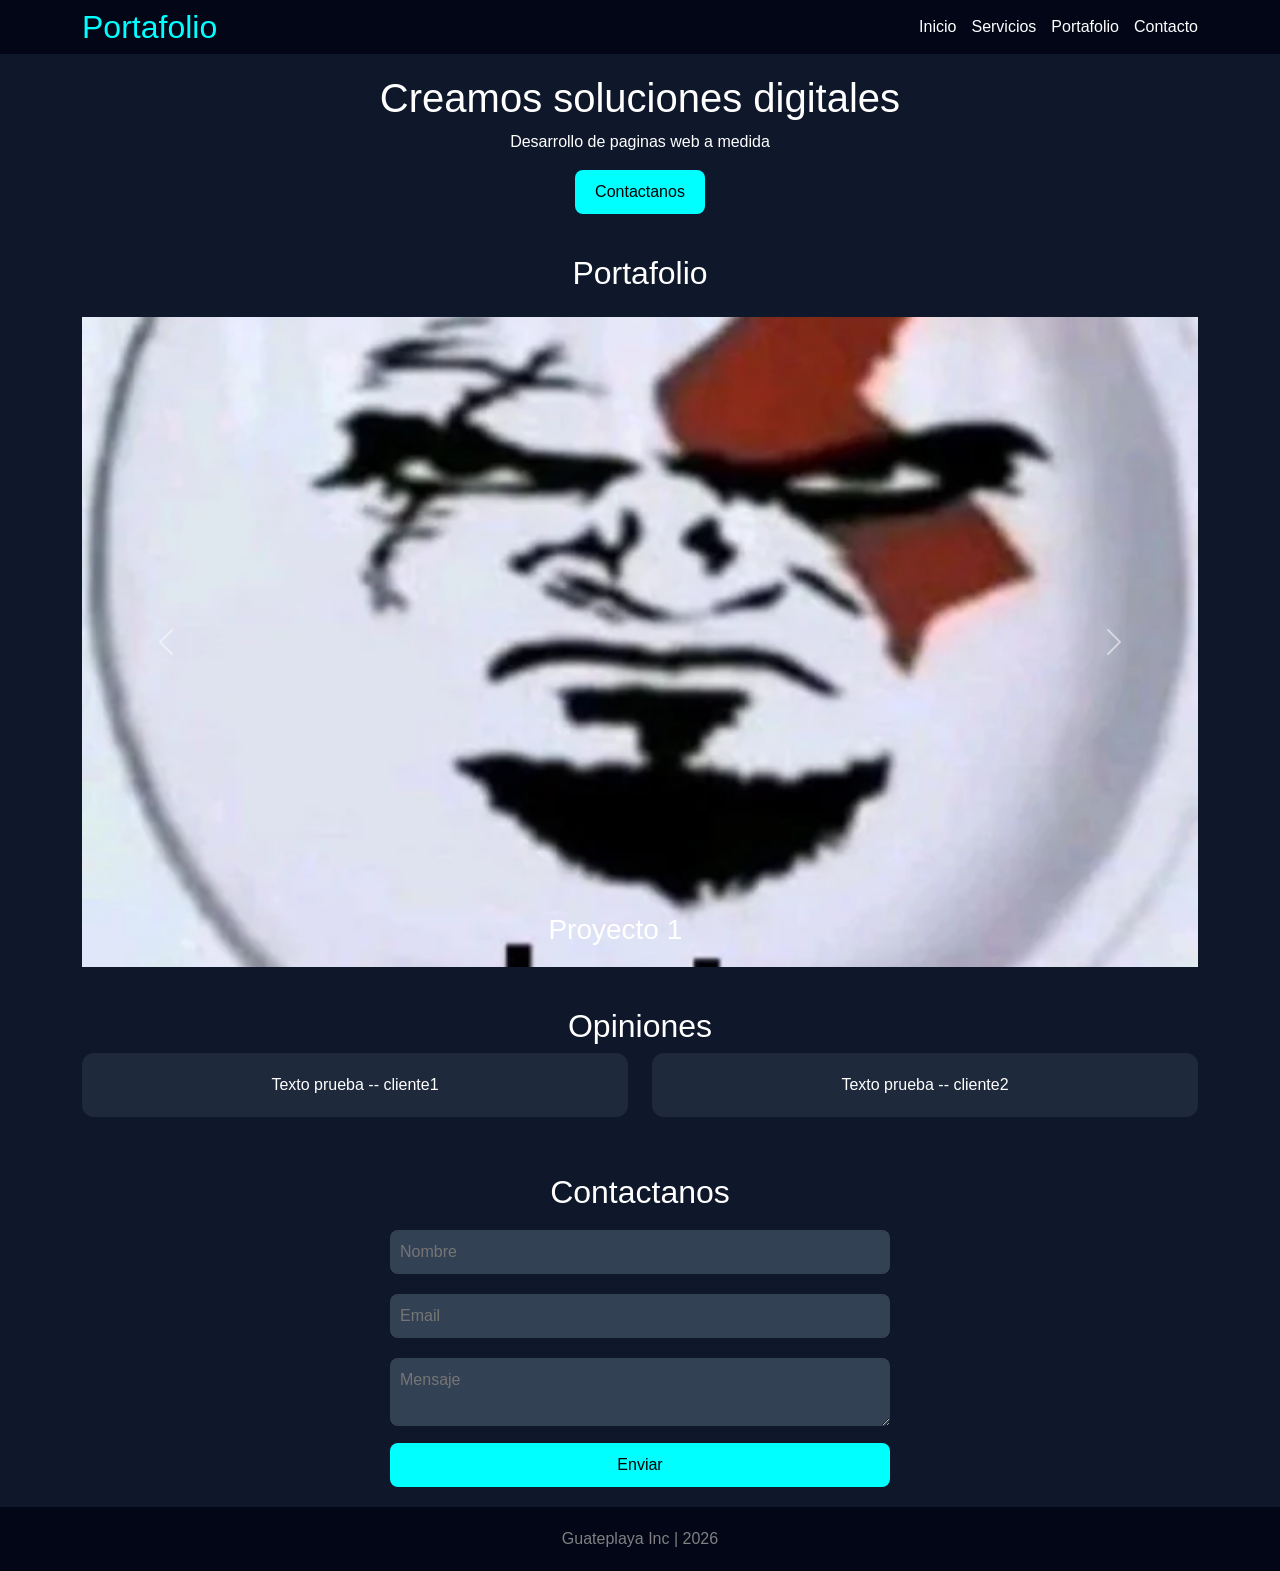
==== index.html @ 555ce919 "crear index en origen Cree archivo index en el origen para que git lo use para redirigir el archivo," ====
<!DOCTYPE html>
<html lang="es">
<head>
    <meta charset="UTF-8">
    <meta http-equiv="refresh" content="0; url=HTML\Pag_principal.html">
    <title>Redirigiendo...</title>
</head>
<body>
    <p>Redirigiendo...</p>
</body>
</html>
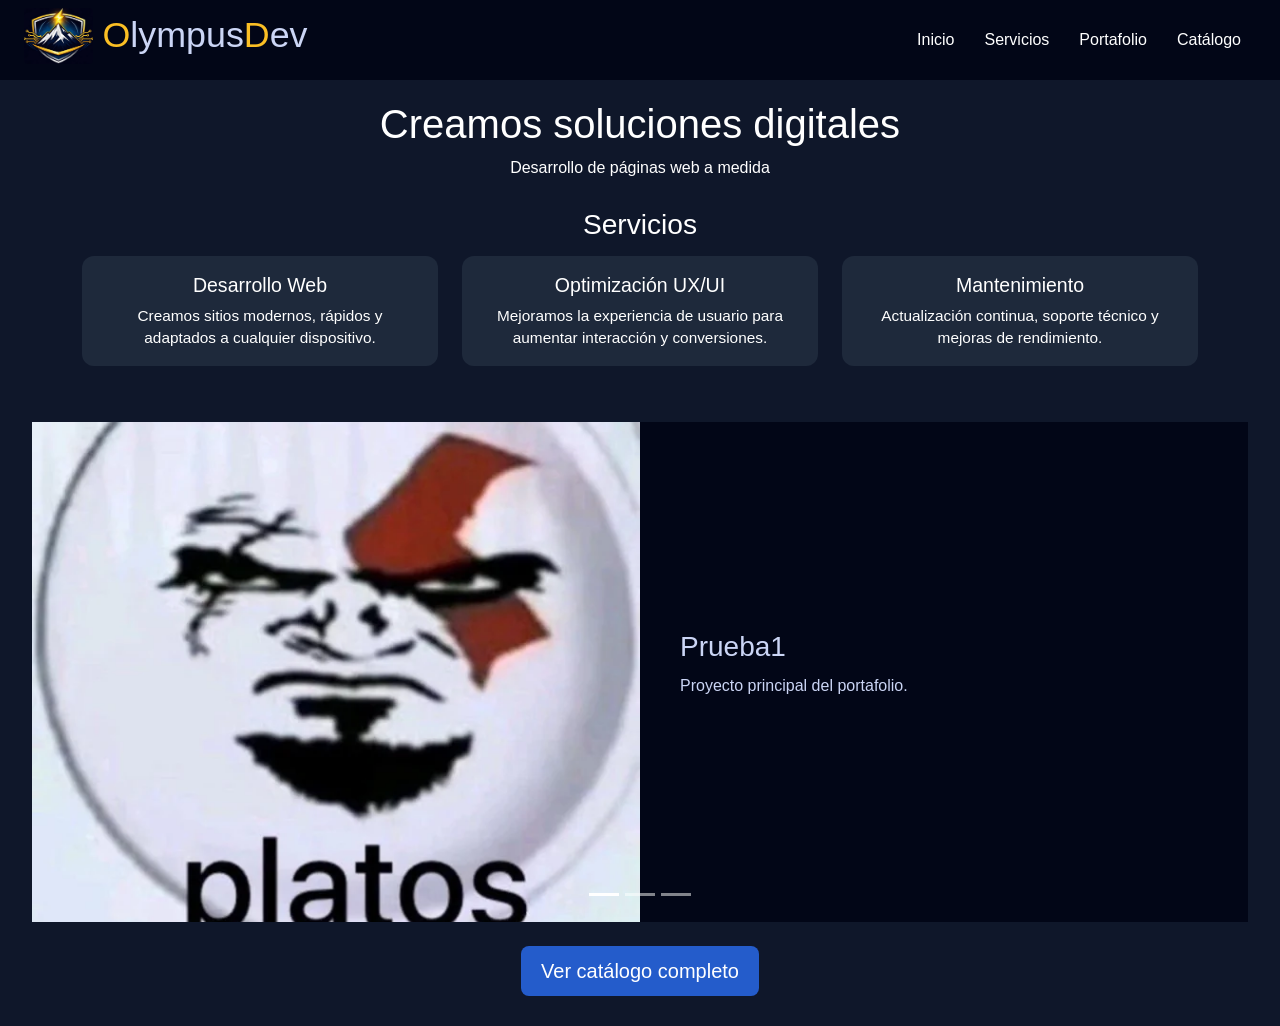
==== commit 6e8defab: "Arreglar algunos visuales y agregar logo Se arreglaron cosas del navbar, footer Se agrego seccion se" ====
--- a/index.html
+++ b/index.html
@@ -2,10 +2,10 @@
 <html lang="es">
 <head>
     <meta charset="UTF-8">
-    <meta http-equiv="refresh" content="0; url=HTML\Pag_principal.html">
+    <meta http-equiv="refresh" content="0; url=HTML/Pag_principal.html">
     <title>Redirigiendo...</title>
 </head>
 <body>
-    <p>Redirigiendo...</p>
+    <p>Redirigiendo a la página principal...</p>
 </body>
-</html>+</html>
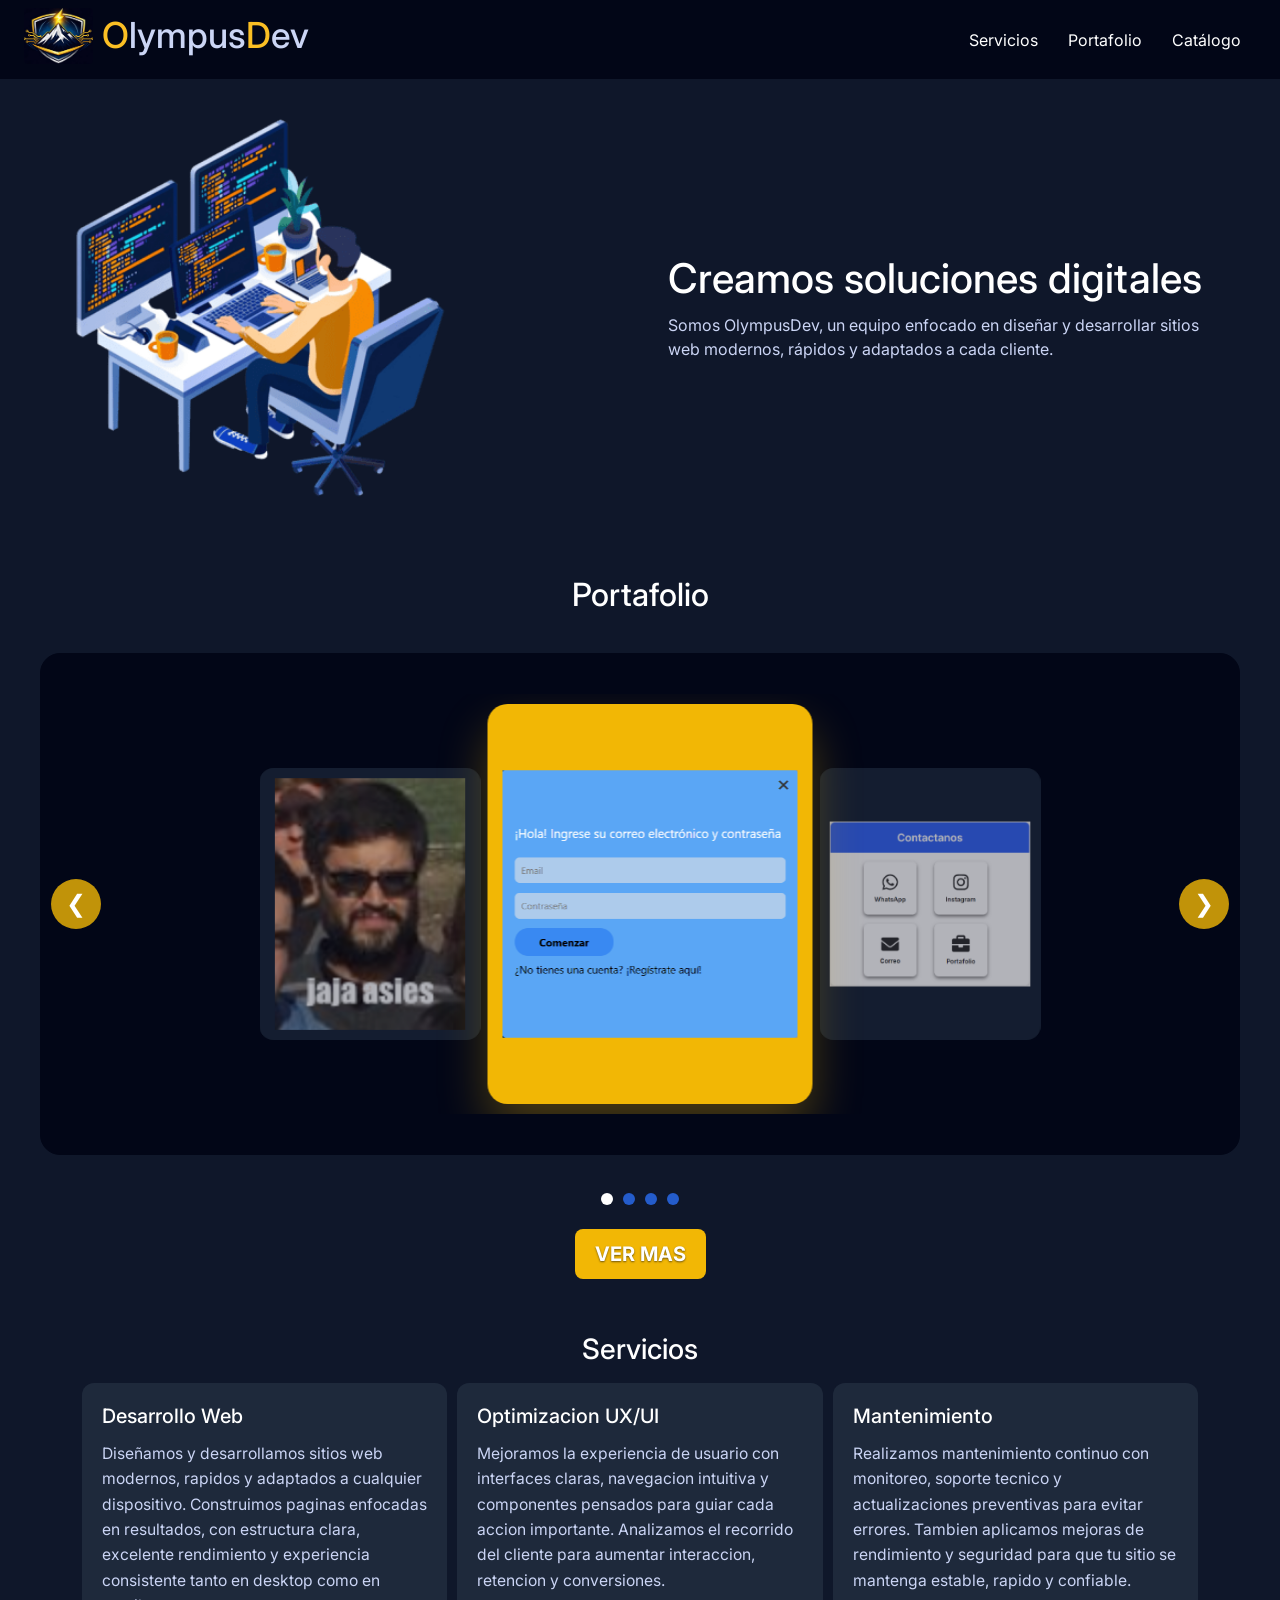
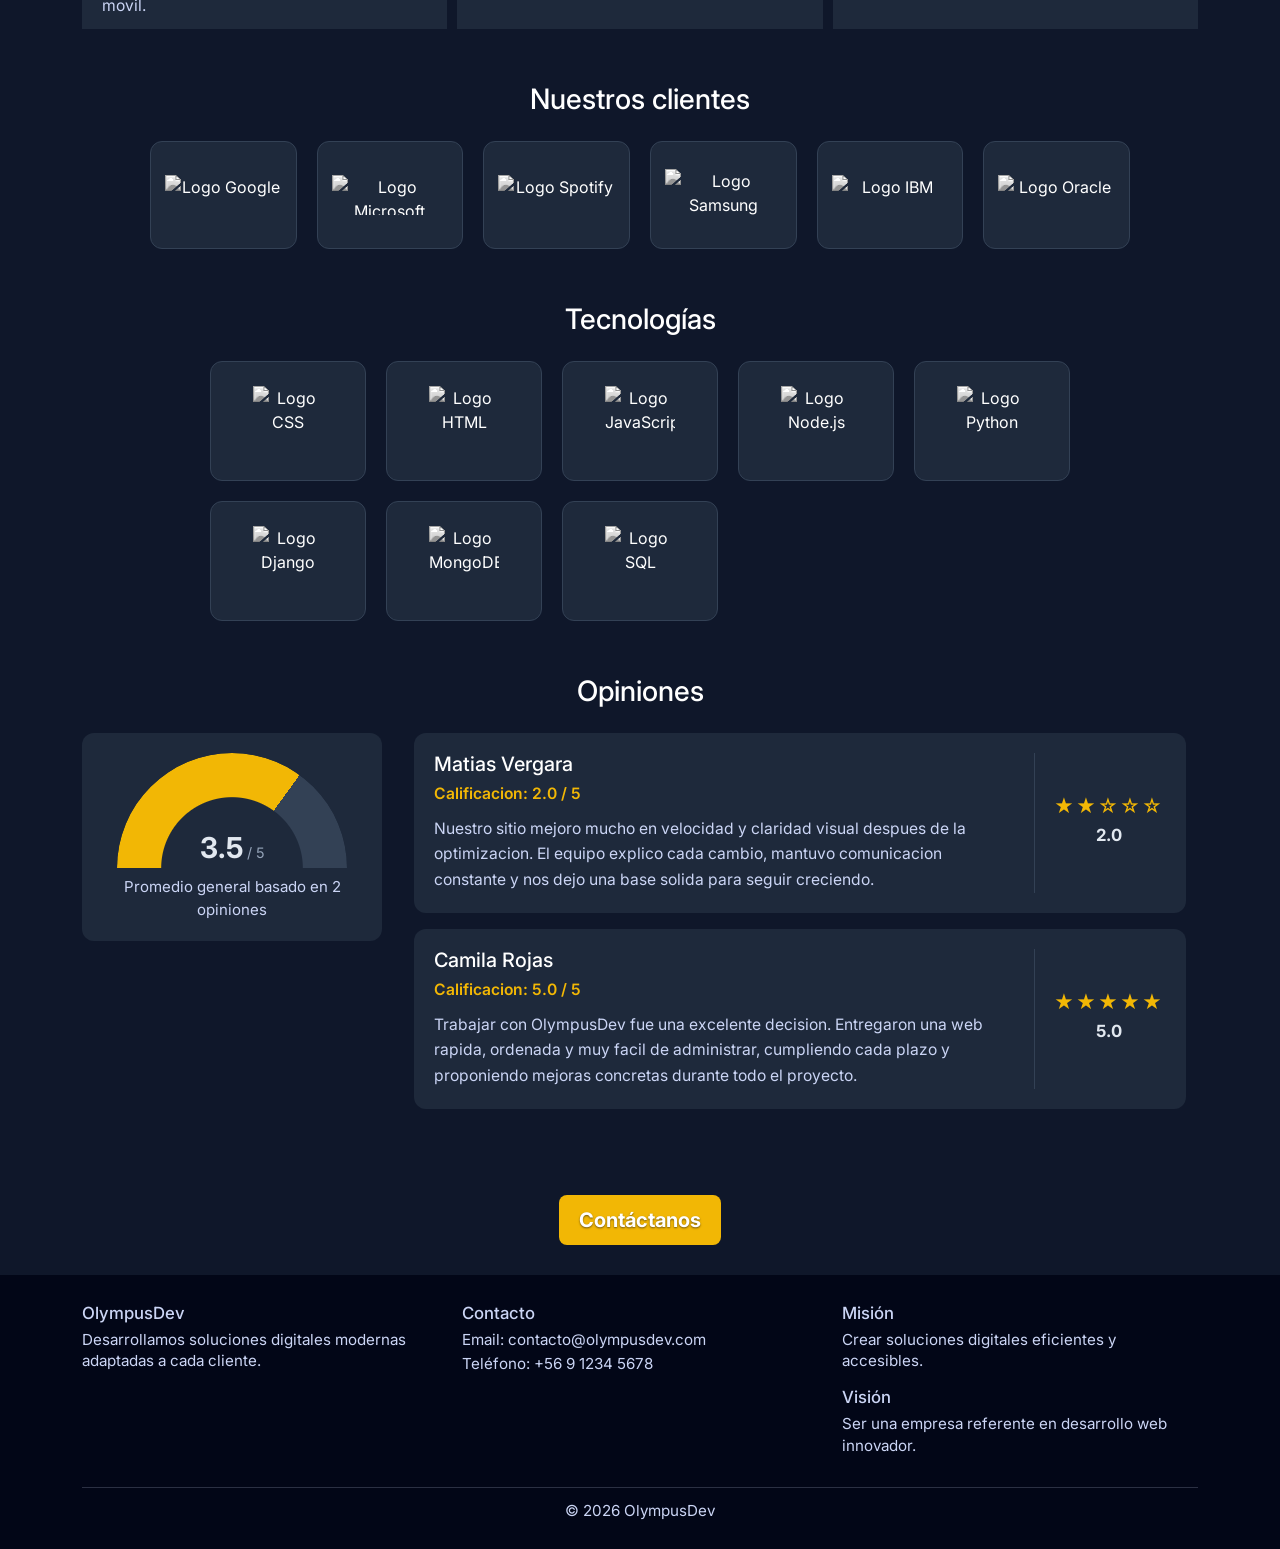
==== commit 7ba63ddf: "Movi todo lo del pag_principal al index.html, arregle el carrusel y cambios minimos en la animacion " ====
--- a/index.html
+++ b/index.html
@@ -1,11 +1,328 @@
-<!DOCTYPE html>
+﻿<!DOCTYPE html>
 <html lang="es">
+
 <head>
     <meta charset="UTF-8">
-    <meta http-equiv="refresh" content="0; url=HTML/Pag_principal.html">
-    <title>Redirigiendo...</title>
+    <meta name="viewport" content="width=device-width, initial-scale=1.0">
+    <meta name="description" content="Portafolio de OlympusDev - Desarrollo de páginas web a medida y soluciones digitales modernas.">
+    <meta name="keywords" content="desarrollo web, portafolio, soluciones digitales, OlympusDev, Guateplaya">
+    <meta name="author" content="OlympusDev">
+    <title>Portafolio - OlympusDev</title>
+
+    <!--Bootstrap-->
+    <link href="https://cdn.jsdelivr.net/npm/bootstrap@5.3.3/dist/css/bootstrap.min.css" rel="stylesheet">
+    
+    <link rel="stylesheet" href="CSS/Estilos.css">
 </head>
-<body>
-    <p>Redirigiendo a la página principal...</p>
+
+<body class="mi-portafolio">
+
+    <!--Navbar-->
+    <nav class="navbar navbar-expand-lg mi-navbar">
+        <div class="container-fluid px-4">
+
+            <h2 class="Text_barra m-0">
+                <a class="Text_barra-link" href="#" aria-label="Ir al inicio">
+                    <img src="public/logo_olympusdev_escudo.webp" alt="" class="logo-navbar" aria-hidden="true">
+                    <span class="logo-brand-text"><span class="yellow">O</span>lympus<span class="yellow">D</span>ev</span>
+                </a>
+            </h2>
+
+            <!-- Dropdown para móvil -->
+            <div class="dropdown d-lg-none">
+                <button class="btn mi-dropdown-btn" type="button" data-bs-toggle="dropdown" aria-expanded="false" aria-label="Abrir menú de navegación">
+                    <span class="mi-hamburger" aria-hidden="true"></span>
+                </button>
+                <ul class="dropdown-menu dropdown-menu-end mi-dropdown-menu">
+                    <li><a class="dropdown-item" href="#servicios">Servicios</a></li>
+                    <li><a class="dropdown-item" href="#Portafolio">Portafolio</a></li>
+                    <li><a class="dropdown-item" href="HTML/Proyectos.html">Catálogo</a></li>
+                </ul>
+            </div>
+
+            <!-- Collapse para desktop -->
+            <div class="collapse navbar-collapse d-none d-lg-block" id="menu">
+                <div class="ms-auto d-flex flex-lg-row align-items-lg-center">
+                    <a class="nav-link mi-link" href="#servicios">Servicios</a>
+                    <a class="nav-link mi-link" href="#Portafolio">Portafolio</a>
+                    <a class="nav-link mi-link" href="HTML/Proyectos.html">Catálogo</a>
+                </div>
+            </div>
+
+        </div>
+    </nav>
+    
+    <!--Hero-->
+    <section class="Contacto">
+        <div class="container-fluid portada-contacto">
+            <div class="row align-items-center g-4">
+                <div class="col-12 col-lg-6">
+                    <div class="portada-imagen-wrap">
+                        <img src="public/Imagen_portada.png" alt="Equipo de OlympusDev desarrollando soluciones digitales" class="img-fluid portada-imagen">
+                    </div>
+                </div>
+                <div class="col-12 col-lg-6">
+                    <div class="portada-texto">
+                        <h1>Creamos soluciones digitales</h1>
+                        <p>Somos OlympusDev, un equipo enfocado en diseñar y desarrollar sitios web modernos, rápidos y adaptados a cada cliente.</p>
+                    </div>
+                </div>
+            </div>
+        </div>
+    </section>
+
+    <!--Portafolio-->
+    <section id="Portafolio">
+        <div class="container-fluid">
+            <h2>Portafolio</h2>
+
+            <div id="miCarrusel">
+                <button class="mi-carrusel-prev" aria-label="Proyecto anterior">&#10094;</button>
+                <!--Tarjetas-->
+                <div class="carousel-inner"></div>
+                <button class="mi-carrusel-next" aria-label="Proyecto siguiente">&#10095;</button>
+            </div>
+
+            <div class="carousel-indicators"></div>
+
+            <div class="mt-4">
+                <a href="HTML/Proyectos.html" class="mi-btn mi-btn-link mi-btn-catalogo">VER MAS</a>
+            </div>
+
+        </div>
+    </section>
+
+    <!--Servicios-->
+    <section id="servicios">
+        <div class="container">
+            <h2>Servicios</h2>
+            <div class="servicios-carrusel">
+                <div class="row mt-4 servicios-row">
+                    <div class="col-md-4 mb-3">
+                        <div class="mi-card servicio-card">
+                            <h3>Desarrollo Web</h3>
+                            <p>Diseñamos y desarrollamos sitios web modernos, rapidos y adaptados a cualquier dispositivo. Construimos paginas enfocadas en resultados, con estructura clara, excelente rendimiento y experiencia consistente tanto en desktop como en movil.</p>
+                        </div>
+                    </div>
+                    <div class="col-md-4 mb-3">
+                        <div class="mi-card servicio-card">
+                            <h3>Optimizacion UX/UI</h3>
+                            <p>Mejoramos la experiencia de usuario con interfaces claras, navegacion intuitiva y componentes pensados para guiar cada accion importante. Analizamos el recorrido del cliente para aumentar interaccion, retencion y conversiones.</p>
+                        </div>
+                    </div>
+                    <div class="col-md-4 mb-3">
+                        <div class="mi-card servicio-card">
+                            <h3>Mantenimiento</h3>
+                            <p>Realizamos mantenimiento continuo con monitoreo, soporte tecnico y actualizaciones preventivas para evitar errores. Tambien aplicamos mejoras de rendimiento y seguridad para que tu sitio se mantenga estable, rapido y confiable.</p>
+                        </div>
+                    </div>
+                    <div class="col-md-4 mb-3">
+                        <div class="mi-card servicio-card">
+                            <h3>Desarrollo Movil</h3>
+                            <p>Construimos aplicaciones moviles a medida para Android y iOS, enfocadas en rendimiento, usabilidad y una experiencia fluida. Implementamos soluciones escalables que se integran con tus procesos y objetivos de negocio.</p>
+                        </div>
+                    </div>
+                    <div class="col-md-4 mb-3">
+                        <div class="mi-card servicio-card">
+                            <h3>Asesorias</h3>
+                            <p>Brindamos asesorias tecnicas para planificar, mejorar o escalar proyectos digitales. Te ayudamos a tomar decisiones claras en arquitectura, tecnologia y estrategia para reducir riesgos y costos.</p>
+                        </div>
+                    </div>
+                    <div class="col-md-4 mb-3">
+                        <div class="mi-card servicio-card">
+                            <h3>Host</h3>
+                            <p>Gestionamos servicios de hosting seguros y estables para mantener tu sitio siempre disponible. Configuramos dominio, certificados y despliegues para que tu plataforma funcione sin interrupciones.</p>
+                        </div>
+                    </div>
+                    <div class="col-md-4 mb-3">
+                        <div class="mi-card servicio-card">
+                            <h3>Base de Datos</h3>
+                            <p>Disenamos y administramos bases de datos relacionales y no relacionales con enfoque en integridad, velocidad y escalabilidad. Optimizamos consultas y estructuras para mejorar el rendimiento general.</p>
+                        </div>
+                    </div>
+                </div>
+            </div>
+        </div>
+    </section>
+
+    <!--Clientes-->
+    <section id="clientes">
+        <div class="container">
+            <h2>Nuestros clientes</h2>
+            <div class="clientes-grid mt-4">
+                <div class="cliente-card" aria-label="Google">
+                    <img src="https://upload.wikimedia.org/wikipedia/commons/2/2f/Google_2015_logo.svg" alt="Logo Google">
+                    <span class="cliente-tooltip">Google</span>
+                </div>
+                <div class="cliente-card" aria-label="Microsoft">
+                    <img src="https://upload.wikimedia.org/wikipedia/commons/9/96/Microsoft_logo_%282012%29.svg" alt="Logo Microsoft">
+                    <span class="cliente-tooltip">Microsoft</span>
+                </div>
+                <div class="cliente-card" aria-label="Spotify">
+                    <img src="https://cdn.simpleicons.org/spotify/1DB954" alt="Logo Spotify">
+                    <span class="cliente-tooltip">Spotify</span>
+                </div>
+                <div class="cliente-card" aria-label="Samsung">
+                    <img src="https://cdn.simpleicons.org/samsung/1428A0" alt="Logo Samsung">
+                    <span class="cliente-tooltip">Samsung</span>
+                </div>
+                <div class="cliente-card" aria-label="IBM">
+                    <img src="https://upload.wikimedia.org/wikipedia/commons/5/51/IBM_logo.svg" alt="Logo IBM">
+                    <span class="cliente-tooltip">IBM</span>
+                </div>
+                <div class="cliente-card" aria-label="Oracle">
+                    <img src="https://upload.wikimedia.org/wikipedia/commons/5/50/Oracle_logo.svg" alt="Logo Oracle">
+                    <span class="cliente-tooltip">Oracle</span>
+                </div>
+            </div>
+        </div>
+    </section>
+    
+    <!--Tecnologias-->
+    <section id="tecnologias">
+        <div class="container">
+            <h2>Tecnologías</h2>
+            <div class="tecnologias-grid mt-4">
+                <div class="tech-card" aria-label="CSS">
+                    <img src="https://cdn.jsdelivr.net/gh/devicons/devicon/icons/css3/css3-original.svg" alt="Logo CSS">
+                    <span class="tech-tooltip">CSS</span>
+                </div>
+                <div class="tech-card" aria-label="HTML">
+                    <img src="https://cdn.simpleicons.org/html5/E34F26" alt="Logo HTML">
+                    <span class="tech-tooltip">HTML</span>
+                </div>
+                <div class="tech-card" aria-label="JavaScript">
+                    <img src="https://cdn.simpleicons.org/javascript/F7DF1E" alt="Logo JavaScript">
+                    <span class="tech-tooltip">JavaScript</span>
+                </div>
+                <div class="tech-card" aria-label="Node.js">
+                    <img src="https://cdn.simpleicons.org/nodedotjs/339933" alt="Logo Node.js">
+                    <span class="tech-tooltip">Node.js</span>
+                </div>
+                <div class="tech-card" aria-label="Python">
+                    <img src="https://cdn.simpleicons.org/python/3776AB" alt="Logo Python">
+                    <span class="tech-tooltip">Python</span>
+                </div>
+                <div class="tech-card" aria-label="Django">
+                    <img src="https://cdn.simpleicons.org/django/092E20" alt="Logo Django">
+                    <span class="tech-tooltip">Django</span>
+                </div>
+                <div class="tech-card" aria-label="MongoDB">
+                    <img src="https://cdn.simpleicons.org/mongodb/47A248" alt="Logo MongoDB">
+                    <span class="tech-tooltip">MongoDB</span>
+                </div>
+                <div class="tech-card" aria-label="SQL">
+                    <img src="https://cdn.simpleicons.org/mysql/4479A1" alt="Logo SQL">
+                    <span class="tech-tooltip">SQL</span>
+                </div>
+            </div>
+        </div>
+    </section>
+
+    <!--Opiniones-->
+    <section id="opiniones">
+        <div class="container">
+            <h2>Opiniones</h2>
+
+            <div class="opiniones-layout mt-4">
+                <div class="mi-card opiniones-resumen">
+                    <div class="rating-gauge" id="opinionesPromedioGauge" style="--rating: 0;">
+                        <div class="rating-gauge-circle" aria-hidden="true"></div>
+                        <div class="rating-gauge-center">
+                            <span id="opinionesPromedioValor" class="rating-gauge-value">0.0</span>
+                            <span class="rating-gauge-max">/ 5</span>
+                        </div>
+                    </div>
+                    <p class="rating-gauge-caption">Promedio general basado en <span id="opinionesPromedioCantidad">0</span> opiniones</p>
+                </div>
+
+                <div class="row opiniones-row" id="opinionesLista"></div>
+            </div>
+        </div>
+    </section>
+
+    <!--Contacto-->
+    <section id="Contactar">
+        <div class="container">
+            <button class="mi-btn" data-bs-toggle="modal" data-bs-target="#modalContacto">Contáctanos</button>
+        </div>
+    </section>
+
+    <div class="modal fade" id="modalContacto" tabindex="-1" aria-labelledby="contactoModalTitulo" aria-hidden="true">
+        <div class="modal-dialog modal-dialog-centered">
+            <div class="modal-content mi-modal">
+                <div class="modal-header">
+                    <h5 class="modal-title" id="contactoModalTitulo">Contáctanos</h5>
+                    <button type="button" class="btn-close" data-bs-dismiss="modal" aria-label="Cerrar"></button>
+                </div>
+                <div class="modal-body">
+                    <form id="formContacto" onsubmit="return enviarForm(event)">
+                        <label for="nombreContacto" class="visually-hidden">Nombre</label>
+                        <input id="nombreContacto" name="nombre" type="text" placeholder="Nombre" required class="form-control mb-3" autocomplete="name">
+
+                        <label for="emailContacto" class="visually-hidden">Email</label>
+                        <input id="emailContacto" name="email" type="email" placeholder="Email" required class="form-control mb-3" autocomplete="email">
+
+                        <label for="mensajeContacto" class="visually-hidden">Mensaje</label>
+                        <textarea id="mensajeContacto" name="mensaje" placeholder="Mensaje" required class="form-control mb-3" rows="4"></textarea>
+
+                        <button type="submit" class="mi-btn w-100">Enviar</button>
+                    </form>
+                </div>
+            </div>
+        </div>
+    </div>
+
+    <!--Footer-->
+    <footer class="mi-footer">
+    <div class="container">
+
+        <div class="row text-start">
+
+            <!-- Empresa -->
+            <div class="col-md-4 mb-3">
+                <h5>OlympusDev</h5>
+                <p>Desarrollamos soluciones digitales modernas adaptadas a cada cliente.</p>
+            </div>
+
+            <!-- Contacto -->
+            <div class="col-md-4 mb-3">
+                <h5>Contacto</h5>
+                <p>Email: contacto@olympusdev.com</p>
+                <p>Teléfono: +56 9 1234 5678</p>
+            </div>
+
+            <!-- Misión / Visión -->
+            <div class="col-md-4 mb-3">
+                <h5>Misión</h5>
+                <p>Crear soluciones digitales eficientes y accesibles.</p>
+
+                <h5 class="mt-3">Visión</h5>
+                <p>Ser una empresa referente en desarrollo web innovador.</p>
+            </div>
+
+        </div>
+
+        <hr>
+
+        <p class="text-center mb-0">© 2026 OlympusDev</p>
+
+    </div>
+</footer>
+
+    <!--Scripts-->
+    <script src="https://cdn.jsdelivr.net/npm/bootstrap@5.3.3/dist/js/bootstrap.bundle.min.js"></script>
+    <script src="https://cdn.jsdelivr.net/npm/@emailjs/browser@4/dist/email.min.js"></script>
+    <script src="Scripts/ProyectosData.js"></script>
+    <script src="Scripts/Carrusel.js"></script>
+    <script src="Scripts/ServiciosCarrusel.js"></script>
+    <script src="Scripts/OpinionesData.js"></script>
+    <script src="Scripts/Opiniones.js"></script>
+
 </body>
+
 </html>
+
+
+
+
--- a/CSS/Estilos.css
+++ b/CSS/Estilos.css
@@ -0,0 +1,1239 @@
+@import url('https://fonts.googleapis.com/css2?family=Inter:wght@400;500;600;700&display=swap');
+
+.mi-portafolio {
+    --amarillo-boton-30: rgba(242, 183, 5, 0.3);
+    margin: 0;
+    font-family: "Inter", sans-serif;
+    background: #0f172a;
+    color: white;
+}
+
+/* Navbar */
+.mi-portafolio nav {
+    background: #020617;
+}
+
+.Text_barra {
+    color: #cbd5f5;
+    font-size: clamp(1.6rem, 2.8vw, 2.3rem);
+    margin-left: 0.5rem;
+    line-height: 1.1;
+    white-space: nowrap;
+}
+
+.mi-portafolio nav a.Text_barra-link {
+    color: inherit;
+    text-decoration: none;
+    font-size: inherit;
+    margin: 0;
+    display: inline-flex;
+    align-items: center;
+    gap: clamp(0.35rem, 1vw, 0.6rem);
+    line-height: inherit;
+}
+
+.logo-navbar {
+    display: block;
+    width: auto;
+    height: clamp(40px, 5.2vw, 56px);
+    object-fit: contain;
+    border-radius: 4px;
+}
+
+.logo-brand-text {
+    display: inline-block;
+}
+
+.mi-portafolio nav a.Text_barra-link:hover {
+    color: #cbd5f5;
+}
+
+.mi-portafolio nav a.Text_barra-link:focus-visible {
+    outline: 2px solid #fbbf24;
+    outline-offset: 4px;
+    border-radius: 6px;
+}
+
+.yellow {
+    color: #fbbf24;
+}
+
+.navbar{
+    padding-left: 0;
+}
+
+.mi-portafolio nav a {
+    color: white;
+    margin-right: 15px;
+    margin-left: 15px;
+    text-decoration: none;
+    font-size: clamp(1rem, 1.2vw, 1.125rem);
+}
+
+.mi-portafolio nav a:hover {
+    color: #fbbf24;
+}
+
+/* Dropdown móvil */
+.mi-dropdown-btn {
+    width: 44px;
+    height: 44px;
+    padding: 0;
+    display: inline-flex;
+    align-items: center;
+    justify-content: center;
+    border-radius: 12px;
+    border: 1px solid rgba(148, 163, 184, 0.45);
+    background: linear-gradient(180deg, rgba(30, 41, 59, 0.8), rgba(15, 23, 42, 0.95));
+    color: white;
+    box-shadow: 0 8px 20px rgba(2, 6, 23, 0.35);
+    transition: transform 0.2s ease, box-shadow 0.2s ease, border-color 0.2s ease;
+}
+
+.mi-dropdown-btn:hover {
+    border-color: rgba(96, 165, 250, 0.75);
+    box-shadow: 0 10px 24px rgba(2, 6, 23, 0.45);
+}
+
+.mi-dropdown-btn:active {
+    transform: scale(0.97);
+}
+
+.mi-dropdown-btn:focus-visible {
+    outline: 2px solid #fbbf24;
+    outline-offset: 2px;
+}
+
+.mi-hamburger {
+    position: relative;
+    width: 18px;
+    height: 2px;
+    border-radius: 999px;
+    background: #e2e8f0;
+    transition: background 0.2s ease;
+}
+
+.mi-hamburger::before,
+.mi-hamburger::after {
+    content: "";
+    position: absolute;
+    left: 0;
+    width: 18px;
+    height: 2px;
+    border-radius: 999px;
+    background: #e2e8f0;
+    transition: transform 0.2s ease;
+}
+
+.mi-hamburger::before {
+    top: -6px;
+}
+
+.mi-hamburger::after {
+    top: 6px;
+}
+
+.mi-dropdown-btn[aria-expanded="true"] .mi-hamburger {
+    background: transparent;
+}
+
+.mi-dropdown-btn[aria-expanded="true"] .mi-hamburger::before {
+    transform: translateY(6px) rotate(45deg);
+}
+
+.mi-dropdown-btn[aria-expanded="true"] .mi-hamburger::after {
+    transform: translateY(-6px) rotate(-45deg);
+}
+
+.mi-dropdown-menu {
+    background: rgba(2, 6, 23, 0.96);
+    border: 1px solid rgba(148, 163, 184, 0.25);
+    min-width: clamp(220px, 65vw, 280px);
+    border-radius: 14px;
+    overflow: hidden;
+    margin-top: 10px;
+    padding: 6px;
+    box-shadow: 0 20px 36px rgba(2, 6, 23, 0.5);
+    backdrop-filter: blur(6px);
+}
+
+.mi-dropdown-menu .dropdown-item {
+    color: #e2e8f0;
+    padding: 12px 14px;
+    font-size: clamp(0.95rem, 3.8vw, 1.05rem);
+    border-radius: 10px;
+    font-weight: 500;
+    margin: 0;
+    text-align: left;
+    white-space: normal;
+    line-height: 1.25;
+}
+
+.mi-dropdown-menu .dropdown-item:hover {
+    background: rgba(30, 58, 138, 0.42);
+    color: #bfdbfe;
+}
+
+.mi-dropdown-menu .dropdown-item:focus-visible {
+    background: rgba(30, 58, 138, 0.42);
+    color: #bfdbfe;
+    outline: none;
+}
+
+.mi-dropdown-menu .dropdown-item:active {
+    background: rgba(37, 99, 235, 0.6);
+    color: #ffffff;
+}
+
+/* Secciones */
+.mi-portafolio section {
+    padding: clamp(20px, 3vw, 30px) 20px;
+    text-align: center;
+}
+
+.mi-portafolio section + section {
+    margin-top: clamp(6px, 1vw, 10px);
+}
+
+.Contacto {
+    padding-top: clamp(20px, 3vw, 28px);
+    padding-bottom: clamp(10px, 1.8vw, 16px);
+}
+
+.portada-contacto {
+    max-width: 1200px;
+    margin: 0 auto;
+}
+
+.portada-imagen-wrap {
+    width: 100%;
+    max-width: clamp(240px, 31vw, 430px);
+    margin-right: auto;
+    border-radius: 0;
+    overflow: visible;
+    border: none;
+    box-shadow: none;
+}
+
+.portada-imagen {
+    width: 100%;
+    height: auto;
+    object-fit: contain;
+    display: block;
+}
+
+.portada-texto {
+    max-width: 560px;
+    text-align: left;
+    margin-left: auto;
+}
+
+.Contacto h1 {
+    font-size: clamp(2rem, 3.2vw, 2.7rem);
+    margin-bottom: 10px;
+}
+
+.Contacto p {
+    margin-bottom: 0;
+    color: #cbd5f5;
+    font-size: clamp(1rem, 1.2vw, 1.12rem);
+    line-height: 1.5;
+}
+
+/* Ajuste sutil de separación y escala en servicios */
+#servicios {
+    padding-top: clamp(8px, 1.4vw, 14px);
+}
+
+#servicios h2 {
+    margin-top: 0;
+    margin-bottom: 0;
+    font-size: clamp(1.5rem, 2.2vw, 1.85rem);
+}
+
+#servicios .servicios-row {
+    --servicios-gap: 10px;
+    --servicios-visible: 3;
+    margin-top: 1rem !important;
+    margin-left: 0 !important;
+    margin-right: 0 !important;
+    display: flex;
+    flex-direction: row;
+    flex-wrap: nowrap;
+    gap: var(--servicios-gap);
+    align-items: stretch;
+    transform: translateX(0);
+    will-change: transform;
+    backface-visibility: hidden;
+}
+
+#servicios .servicios-carrusel {
+    width: 100%;
+    overflow: hidden;
+    transition: height 320ms ease;
+}
+
+#servicios .servicios-row.servicios-slider-ready {
+    transition: transform 520ms cubic-bezier(0.22, 0.61, 0.36, 1);
+}
+
+#servicios .servicios-row > [class*="col-"] {
+    flex: 0 0 calc((100% - (var(--servicios-gap) * (var(--servicios-visible) - 1))) / var(--servicios-visible));
+    max-width: calc((100% - (var(--servicios-gap) * (var(--servicios-visible) - 1))) / var(--servicios-visible));
+    margin: 0 !important;
+    padding: 0;
+}
+
+#servicios .servicio-card {
+    min-height: 260px;
+    height: auto;
+    padding: 22px 20px;
+    display: flex;
+    flex-direction: column;
+    justify-content: flex-start;
+    gap: 12px;
+    text-align: left;
+}
+
+#servicios .servicio-card h3 {
+    margin: 0;
+    font-size: clamp(1.1rem, 1.6vw, 1.24rem);
+}
+
+#servicios .servicio-card p {
+    margin: 0;
+    font-size: 0.98rem;
+    line-height: 1.62;
+    color: #cbd5f5;
+}
+
+#opiniones {
+    padding-top: clamp(8px, 1.4vw, 14px);
+}
+
+#opiniones h2 {
+    margin-top: 0;
+    margin-bottom: 0;
+    font-size: clamp(1.5rem, 2.2vw, 1.85rem);
+}
+
+#opiniones .opiniones-layout {
+    display: flex;
+    flex-direction: column;
+    gap: 16px;
+    align-items: stretch;
+}
+
+#opiniones .opiniones-listado {
+    width: 100%;
+}
+
+.opiniones-resumen {
+    max-width: 430px;
+    width: 100%;
+    margin: 0 auto;
+    padding: 20px 22px;
+}
+
+.rating-gauge {
+    --rating: 0;
+    --max-rating: 5;
+    --angle: calc((var(--rating) / var(--max-rating)) * 180deg);
+    width: clamp(190px, 28vw, 230px);
+    height: clamp(95px, 14vw, 115px);
+    margin: 0 auto;
+    position: relative;
+    overflow: hidden;
+}
+
+.rating-gauge-circle {
+    width: 100%;
+    aspect-ratio: 1 / 1;
+    border-radius: 50%;
+    background: conic-gradient(
+        from 270deg,
+        #f2b705 0deg var(--angle),
+        #334155 var(--angle) 180deg,
+        transparent 180deg 360deg
+    );
+    -webkit-mask: radial-gradient(circle, transparent calc(50% - 11px), #000 calc(50% - 10px));
+    mask: radial-gradient(circle, transparent calc(50% - 11px), #000 calc(50% - 10px));
+}
+
+.rating-gauge-center {
+    position: absolute;
+    left: 0;
+    right: 0;
+    bottom: 4px;
+    display: flex;
+    justify-content: center;
+    align-items: baseline;
+    gap: 4px;
+}
+
+.rating-gauge-value {
+    font-size: clamp(1.45rem, 2.4vw, 1.8rem);
+    font-weight: 700;
+    color: #e2e8f0;
+    line-height: 1;
+}
+
+.rating-gauge-max {
+    font-size: 0.9rem;
+    color: #94a3b8;
+}
+
+.rating-gauge-caption {
+    margin: 0.55rem 0 0;
+    font-size: 0.94rem;
+    color: #cbd5f5;
+}
+
+#opiniones .opiniones-row {
+    max-width: 980px;
+    margin: 0 auto;
+}
+
+.opiniones-actions {
+    margin-top: 6px;
+    text-align: center;
+}
+
+.opiniones-cargar-mas {
+    font-size: 1rem;
+    padding: 10px 18px;
+}
+
+.opinion-card {
+    min-height: 180px;
+    padding: 22px 24px;
+    display: flex;
+    align-items: stretch;
+    justify-content: space-between;
+    gap: 20px;
+    text-align: left;
+}
+
+.opinion-info {
+    flex: 1;
+}
+
+.opinion-info h3 {
+    margin: 0 0 6px;
+    font-size: clamp(1.1rem, 1.6vw, 1.24rem);
+}
+
+.opinion-rating {
+    margin: 0 0 10px;
+    font-size: 0.98rem;
+    font-weight: 600;
+    color: #f2b705;
+}
+
+.opinion-comment {
+    margin: 0;
+    font-size: 0.98rem;
+    line-height: 1.62;
+    color: #cbd5f5;
+}
+
+.opinion-stars {
+    min-width: 132px;
+    padding-left: 16px;
+    border-left: 1px solid #334155;
+    display: flex;
+    flex-direction: column;
+    align-items: center;
+    justify-content: center;
+    gap: 6px;
+}
+
+.opinion-stars .stars {
+    color: #f2b705;
+    letter-spacing: 2px;
+    font-size: 1.2rem;
+    line-height: 1;
+}
+
+.opinion-stars .score {
+    font-size: 1.05rem;
+    font-weight: 700;
+    color: #e2e8f0;
+}
+
+@media (min-width: 992px) {
+    #opiniones .opiniones-layout {
+        flex-direction: row;
+        align-items: flex-start;
+        gap: 20px;
+    }
+
+    .opiniones-resumen {
+        flex: 0 0 300px;
+        max-width: 300px;
+        margin: 0;
+    }
+
+    #opiniones .opiniones-listado {
+        flex: 1;
+        min-width: 0;
+    }
+
+    #opiniones .opiniones-row {
+        max-width: none;
+        margin: 0;
+    }
+}
+
+#clientes {
+    padding-top: clamp(8px, 1.4vw, 14px);
+}
+
+#clientes h2 {
+    margin-top: 0;
+    margin-bottom: 0;
+    font-size: clamp(1.5rem, 2.2vw, 1.85rem);
+}
+
+.clientes-grid {
+    display: grid;
+    grid-template-columns: repeat(6, minmax(0, 1fr));
+    gap: clamp(14px, 2vw, 20px);
+    max-width: 980px;
+    margin-left: auto;
+    margin-right: auto;
+}
+
+.cliente-card {
+    position: relative;
+    display: flex;
+    justify-content: center;
+    align-items: center;
+    min-height: 108px;
+    padding: 14px;
+    border-radius: 12px;
+    background: #1e293b;
+    border: 1px solid #334155;
+    transition: transform 0.2s ease, box-shadow 0.2s ease, border-color 0.2s ease;
+}
+
+.cliente-card img {
+    width: 100%;
+    max-width: 128px;
+    height: 40px;
+    object-fit: contain;
+    filter: grayscale(1) contrast(1.05);
+    transition: filter 0.2s ease, transform 0.2s ease;
+}
+
+.cliente-card[aria-label="Samsung"] img {
+    max-width: 156px;
+    height: 52px;
+}
+
+.cliente-card:hover {
+    transform: translateY(-3px);
+    box-shadow: 0 10px 18px rgba(2, 6, 23, 0.35);
+    border-color: #475569;
+}
+
+.cliente-card:hover img {
+    filter: grayscale(0);
+    transform: scale(1.05);
+}
+
+.cliente-tooltip {
+    position: absolute;
+    left: 50%;
+    bottom: -34px;
+    transform: translateX(-50%) translateY(6px);
+    opacity: 0;
+    pointer-events: none;
+    background: #0f172a;
+    color: #e2e8f0;
+    border: 1px solid #334155;
+    border-radius: 8px;
+    padding: 6px 10px;
+    font-size: 0.85rem;
+    line-height: 1;
+    white-space: nowrap;
+    transition: opacity 0.2s ease, transform 0.2s ease;
+}
+
+.cliente-card:hover .cliente-tooltip {
+    opacity: 1;
+    transform: translateX(-50%) translateY(0);
+}
+
+#tecnologias {
+    padding-top: clamp(8px, 1.4vw, 14px);
+}
+
+#tecnologias h2 {
+    margin-top: 0;
+    margin-bottom: 0;
+    font-size: clamp(1.5rem, 2.2vw, 1.85rem);
+}
+
+.tecnologias-grid {
+    display: grid;
+    grid-template-columns: repeat(5, minmax(0, 1fr));
+    gap: clamp(14px, 2vw, 20px);
+    max-width: 860px;
+    margin-left: auto;
+    margin-right: auto;
+}
+
+.tech-card {
+    position: relative;
+    display: flex;
+    justify-content: center;
+    align-items: center;
+    min-height: 120px;
+    padding: 16px;
+    border-radius: 12px;
+    background: #1e293b;
+    border: 1px solid #334155;
+    transition: transform 0.2s ease, box-shadow 0.2s ease, border-color 0.2s ease;
+}
+
+.tech-card img {
+    width: 70px;
+    height: 70px;
+    object-fit: contain;
+    filter: grayscale(1) contrast(1.05);
+    transition: filter 0.2s ease, transform 0.2s ease;
+}
+
+.tech-card:hover {
+    transform: translateY(-3px);
+    box-shadow: 0 10px 18px rgba(2, 6, 23, 0.35);
+    border-color: #475569;
+}
+
+.tech-card:hover img {
+    filter: grayscale(0);
+    transform: scale(1.05);
+}
+
+.tech-tooltip {
+    position: absolute;
+    left: 50%;
+    bottom: -34px;
+    transform: translateX(-50%) translateY(6px);
+    opacity: 0;
+    pointer-events: none;
+    background: #0f172a;
+    color: #e2e8f0;
+    border: 1px solid #334155;
+    border-radius: 8px;
+    padding: 6px 10px;
+    font-size: 0.85rem;
+    line-height: 1;
+    white-space: nowrap;
+    transition: opacity 0.2s ease, transform 0.2s ease;
+}
+
+.tech-card:hover .tech-tooltip {
+    opacity: 1;
+    transform: translateX(-50%) translateY(0);
+}
+
+/* Botones */
+.mi-btn {
+    background: #f2b705;    
+    padding: 10px 20px;
+    border: none;
+    cursor: pointer;
+    border-radius: 8px;
+    color:white;
+    font-size: 20px;
+    font-weight: 700;
+    text-shadow: 0 1px 2px rgba(2, 6, 23, 0.55);
+    transition: transform 0.18s ease, box-shadow 0.18s ease, background-color 0.18s ease;
+}
+
+.mi-btn:hover {
+    transform: scale(1.04);
+    box-shadow: 0 10px 20px rgba(2, 6, 23, 0.35), 0 0 16px rgba(242, 183, 5, 0.45);
+}
+
+.mi-btn:active {
+    transform: scale(0.98);
+}
+
+.mi-btn-link {
+    text-decoration: none;
+    display: inline-block;
+}
+
+.mi-btn-link:hover {
+    color: white;
+    background: #1d4ed8;
+}
+
+.mi-btn-catalogo:hover {
+    color: white;
+    background: #f2b705;
+}
+
+/* Cards */
+.mi-card {
+    background: #1e293b;
+    padding: 20px;
+    border-radius: 12px;
+}
+
+@media (min-width: 768px) {
+    .servicios-row > [class*="col-"] {
+        display: flex;
+    }
+
+    .servicio-card {
+        width: 100%;
+        height: auto;
+    }
+}
+
+@media (max-width: 768px) {
+    #servicios .servicios-row {
+        flex-direction: column;
+    }
+
+    #servicios .servicios-row > [class*="col-"] {
+        flex: 0 0 100%;
+        max-width: 100%;
+        width: 100%;
+    }
+}
+
+/* Carrusel de 3 tarjetas */
+#miCarrusel {
+    margin: clamp(20px, 3vw, 40px) auto;
+    padding: 40px 20px;
+    border-radius: 20px;
+    background: #020617;
+    border: 1px solid #020617;
+    display: flex;
+    justify-content: center;
+    align-items: center;
+    gap: 20px;
+    position: relative;
+    max-width: 1200px;
+    overflow: hidden;
+    touch-action: pan-y;
+}
+
+#miCarrusel .carousel-inner {
+    display: flex;
+    justify-content: center;
+    align-items: center;
+    gap: 20px;
+    width: 100%;
+    min-height: 420px;
+}
+
+.mi-tarjeta {
+    box-sizing: border-box;
+    position: relative;
+    overflow: hidden;
+    border-radius: 16px;
+    cursor: pointer;
+    transition:
+        transform 0.68s cubic-bezier(0.22, 0.61, 0.36, 1),
+        opacity 0.68s cubic-bezier(0.22, 0.61, 0.36, 1),
+        box-shadow 0.68s cubic-bezier(0.22, 0.61, 0.36, 1);
+    background-size: cover;
+    background-position: center;
+    background-color: #1e293b;
+    padding: 12px;
+    will-change: transform, opacity;
+    flex: 0 0 auto;
+    width: 260px;
+    height: 320px;
+    display: flex;
+    align-items: center;
+    justify-content: center;
+}
+
+.mi-tarjeta-izquierda,
+.mi-tarjeta-derecha {
+    opacity: 0.7;
+    transform: scale(0.85);
+}
+
+.mi-tarjeta-izquierda {
+    order: 1;
+}
+
+.mi-tarjeta-centro {
+    z-index: 10;
+    transform: scale(1.25);
+    box-shadow: 0 20px 40px rgba(242, 183, 5, 0.3);
+    order: 2;
+}
+
+.mi-tarjeta-derecha {
+    order: 3;
+}
+
+.mi-tarjeta-img {
+    width: 100%;
+    height: 100%;
+    object-fit: contain;
+}
+
+/* Animaciones de salida de tarjetas */
+@keyframes tarjetaSaleIzq {
+    from {
+        opacity: 0.7;
+        transform: translateX(0) scale(0.85);
+    }
+    to {
+        opacity: 0;
+        transform: translateX(-400px) scale(0.7);
+    }
+}
+
+@keyframes tarjetaSaleCentro {
+    from {
+        opacity: 1;
+        transform: translateX(0) scale(1);
+        z-index: 10;
+    }
+    to {
+        opacity: 0.7;
+        transform: translateX(-150px) scale(0.85);
+        z-index: 5;
+    }
+}
+
+@keyframes tarjetaSaleDer {
+    from {
+        opacity: 0.7;
+        transform: translateX(0) scale(0.85);
+    }
+    to {
+        opacity: 1;
+        transform: translateX(-150px) scale(1);
+        z-index: 10;
+    }
+}
+
+/* Animaciones de entrada de tarjetas */
+@keyframes tarjetaEntraIzq {
+    from {
+        opacity: 0;
+        transform: translateX(400px) scale(0.7);
+    }
+    to {
+        opacity: 0.7;
+        transform: translateX(0) scale(0.85);
+    }
+}
+
+@keyframes tarjetaEntraCentro {
+    from {
+        opacity: 0;
+        transform: translateX(400px) scale(0.85);
+        z-index: 5;
+    }
+    to {
+        opacity: 1;
+        transform: translateX(0) scale(1);
+        z-index: 10;
+    }
+}
+
+@keyframes tarjetaEntraDer {
+    from {
+        opacity: 0;
+        transform: translateX(400px) scale(0.95);
+    }
+    to {
+        opacity: 0.7;
+        transform: translateX(0) scale(0.85);
+    }
+}
+
+.mi-tarjeta-overlay {
+    position: absolute;
+    top: 0;
+    left: 0;
+    width: 100%;
+    height: 100%;
+    background: rgba(0, 0, 0, 0);
+    display: flex;
+    align-items: center;
+    justify-content: center;
+    transition: background 0.4s ease;
+    padding: 20px;
+    text-align: center;
+}
+
+.mi-tarjeta:hover .mi-tarjeta-overlay {
+    background: rgba(0, 0, 0, 0.6);
+}
+
+.mi-tarjeta-titulo {
+    color: white;
+    font-size: 24px;
+    font-weight: 700;
+    margin: 0;
+    opacity: 0;
+    transition: opacity 0.4s ease;
+}
+
+.mi-tarjeta:hover .mi-tarjeta-titulo {
+    opacity: 1;
+}
+
+/* Color de fondo según posición */
+.mi-tarjeta-centro {
+    background-color: #f2b705;
+}
+
+.mi-tarjeta-izquierda,
+.mi-tarjeta-derecha {
+    background-color: #1e293b;
+}
+
+/* Botones de navegación */
+.mi-carrusel-prev,
+.mi-carrusel-next {
+    position: absolute;
+    top: 50%;
+    transform: translateY(-50%);
+    background: rgba(242, 183, 5, 0.8);
+    border: none;
+    color: white;
+    width: 50px;
+    height: 50px;
+    border-radius: 50%;
+    cursor: pointer;
+    display: flex;
+    align-items: center;
+    justify-content: center;
+    font-size: 24px;
+    z-index: 15;
+    transition: background 0.3s ease;
+}
+
+.mi-carrusel-prev:hover,
+.mi-carrusel-next:hover {
+    background: rgba(242, 183, 5, 1);
+}
+
+.mi-carrusel-prev {
+    left: 10px;
+}
+
+.mi-carrusel-next {
+    right: 10px;
+}
+
+/* Indicadores */
+.carousel-indicators {
+    display: flex !important;
+    justify-content: center;
+    gap: 10px;
+    margin-top: 30px;
+    position: static !important;
+    background: transparent !important;
+}
+
+.carousel-indicator-dot {
+    background-color: #2b70fac6;
+    width: 12px;
+    height: 12px;
+    border-radius: 50%;
+    border: none;
+    cursor: pointer;
+    transition: background 0.3s ease;
+}
+
+.carousel-indicator-dot.active {
+    background-color: #f2b705;
+}
+
+.carousel-indicator-dot:hover {
+    background-color: #f2b705;
+}
+
+.carousel-indicators button {
+    background-color: #2b70fac6 !important;
+    width: 12px !important;
+    height: 12px !important;
+    border-radius: 50% !important;
+}
+
+.carousel-indicators .active {
+    background-color: white !important;
+}
+
+/* Catalogo de proyectos */
+.catalogo-card {
+    width: 100%;
+    height: 100%;
+    border: 1px solid #334155;
+    border-radius: 12px;
+    overflow: hidden;
+    background: #1e293b;
+    color: white;
+    text-align: left;
+    padding: 0;
+    cursor: pointer;
+    transition: transform 0.2s ease, box-shadow 0.2s ease;
+}
+
+.catalogo-card:hover {
+    transform: translateY(-4px);
+    box-shadow: 0 12px 24px rgba(2, 6, 23, 0.4);
+}
+
+.catalogo-img {
+    width: 100%;
+    height: 220px;
+    object-fit: cover;
+    display: block;
+}
+
+.catalogo-body {
+    padding: 16px;
+}
+
+.catalogo-body h3 {
+    color: #cbd5f5;
+    font-size: 24px;
+    margin-bottom: 10px;
+}
+
+.catalogo-body p {
+    margin: 0;
+    color: #cbd5f5;
+}
+
+.modal-proyecto-img {
+    width: 100%;
+    max-height: 250px;
+    object-fit: cover;
+    border-radius: 10px;
+    margin-bottom: 15px;
+}
+
+/*Para telefono*/
+@media (max-width: 768px) {
+
+    .clientes-grid {
+        grid-template-columns: repeat(2, minmax(0, 1fr));
+        gap: 14px;
+    }
+
+    .cliente-card {
+        min-height: 100px;
+    }
+
+    .cliente-card img {
+        max-width: 98px;
+        height: 32px;
+    }
+
+    .cliente-card[aria-label="Samsung"] img {
+        max-width: 124px;
+        height: 42px;
+    }
+
+    .cliente-tooltip {
+        bottom: -30px;
+        font-size: 0.8rem;
+    }
+
+    .tecnologias-grid {
+        grid-template-columns: repeat(2, minmax(0, 1fr));
+        gap: 14px;
+    }
+
+    .tech-card {
+        min-height: 104px;
+    }
+
+    .tech-card img {
+        width: 62px;
+        height: 62px;
+    }
+
+    .tech-tooltip {
+        bottom: -30px;
+        font-size: 0.8rem;
+    }
+
+    .portada-imagen-wrap {
+        max-width: 320px;
+        margin: 0 auto;
+    }
+
+    .portada-imagen {
+        height: auto;
+        max-height: 360px;
+    }
+
+    .portada-texto {
+        text-align: center;
+        margin: 0 auto;
+    }
+
+    .Contacto h1 {
+        font-size: clamp(1.8rem, 8vw, 2.3rem);
+    }
+
+    #servicios .servicio-card {
+        min-height: 260px;
+    }
+
+    .opiniones-resumen {
+        max-width: 100%;
+        padding: 18px;
+    }
+
+    .rating-gauge {
+        width: min(88vw, 220px);
+        height: min(44vw, 110px);
+    }
+
+    .opinion-card {
+        min-height: 0;
+        flex-direction: column;
+        gap: 14px;
+    }
+
+    .opinion-stars {
+        width: 100%;
+        min-width: 0;
+        padding-left: 0;
+        padding-top: 12px;
+        border-left: none;
+        border-top: 1px solid #334155;
+        flex-direction: row;
+        justify-content: flex-start;
+        gap: 10px;
+    }
+
+    #miCarrusel {
+        margin: 12px 8px;
+        padding: 10px;
+        border-radius: 14px;
+        gap: 10px;
+    }
+
+    #miCarrusel .carousel-inner {
+        min-height: 340px;
+    }
+
+    .mi-tarjeta {
+        padding: 8px;
+    }
+
+    .mi-tarjeta-izquierda,
+    .mi-tarjeta-derecha {
+        display: none !important;
+    }
+
+    .mi-tarjeta-centro,
+    .mi-tarjeta-unica {
+        width: min(82vw, 320px);
+        height: min(105vw, 400px);
+        transform: scale(1) !important;
+    }
+
+    .mi-tarjeta-titulo {
+        font-size: 18px;
+    }
+
+    .mi-carrusel-prev,
+    .mi-carrusel-next {
+        display: none !important;
+    }
+
+    .catalogo-img {
+        height: 180px;
+    }
+
+    .catalogo-body h3 {
+        font-size: 20px;
+    }
+}
+
+.mi-portafolio input,
+.mi-portafolio textarea {
+    width: 100%;
+    padding: 10px;
+    margin: 10px 0;
+    border-radius: 8px;
+    border: none;
+    background: #334155;
+    color: white;
+}
+
+footer {
+    background: #020617;
+    padding: 20px;
+    text-align: center;
+    color: gray;
+}
+
+.mi-modal {
+    background: #020617;
+    color: white;
+    border-radius: 12px;
+}
+
+.modal-header {
+    border-bottom: 1px solid #1e293b;
+}
+
+.modal-title {
+    color: #2b70fac6;
+}
+
+.btn-close {
+    filter: invert(1);
+}
+
+.mi-footer {
+    background: #020617;
+    color: #cbd5f5;
+    padding: clamp(18px, 2.5vw, 28px) 20px;
+    font-size: 0.95rem;
+}
+
+.mi-footer .row {
+    row-gap: 0.5rem;
+}
+
+.mi-footer h5 {
+    color: #cbd5f5;
+    margin-bottom: 6px;
+    font-size: 1.05rem;
+}
+
+.mi-footer p {
+    margin: 3px 0;
+    line-height: 1.4;
+}
+
+.mi-footer hr {
+    margin: 12px 0;
+    opacity: 0.2;
+}
+
+@media (max-width: 768px) {
+    .mi-footer {
+        padding: 16px;
+    }
+
+    .mi-footer h5 {
+        font-size: 1rem;
+        margin-bottom: 4px;
+    }
+}
+
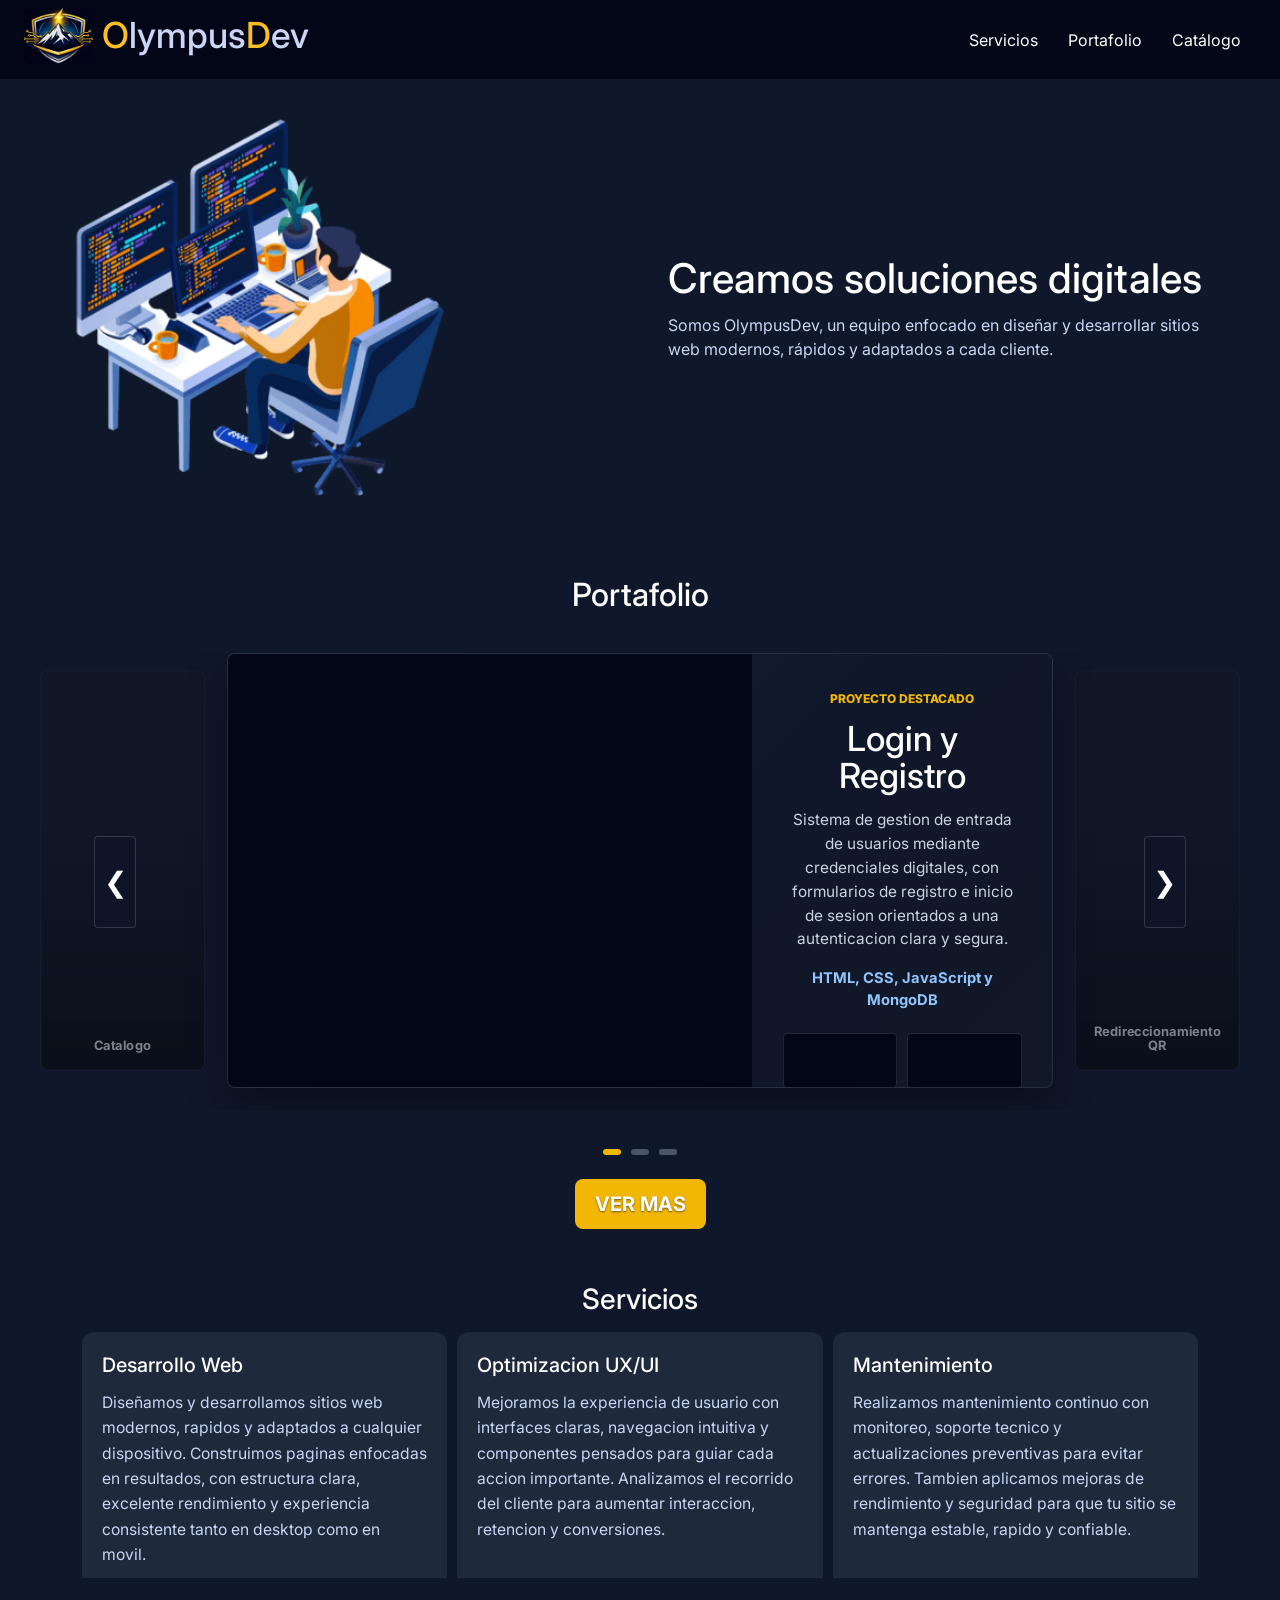
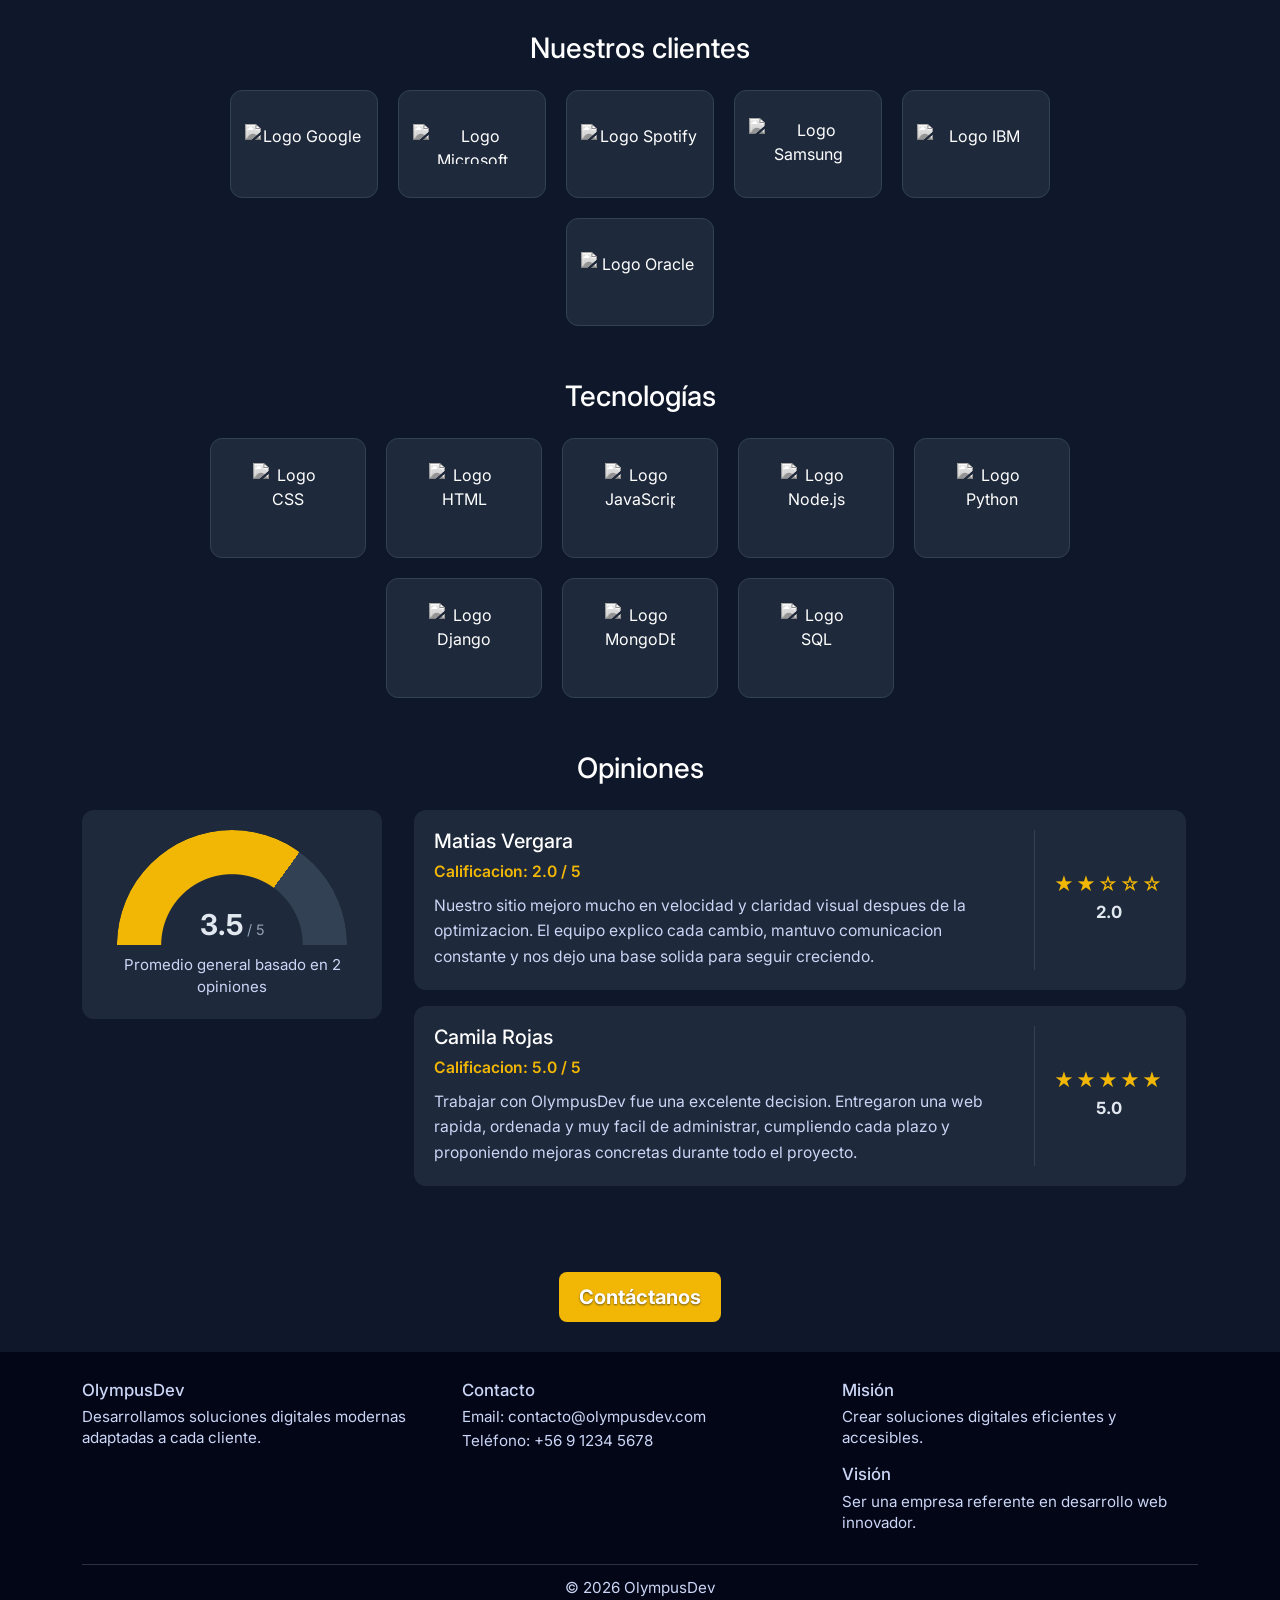
==== commit a1127fbb: "Arregle unos aspectos pequeños del carrusel, la parte de clientes y tecnologias, hice el estilo del " ====
--- a/index.html
+++ b/index.html
@@ -249,22 +249,26 @@
     </section>
 
     <div class="modal fade" id="modalContacto" tabindex="-1" aria-labelledby="contactoModalTitulo" aria-hidden="true">
-        <div class="modal-dialog modal-dialog-centered">
+        <div class="modal-dialog modal-dialog-centered modal-contacto-dialog">
             <div class="modal-content mi-modal">
-                <div class="modal-header">
-                    <h5 class="modal-title" id="contactoModalTitulo">Contáctanos</h5>
+                <div class="modal-header mi-modal-header">
+                    <div>
+                        <span class="mi-modal-label">OlympusDev</span>
+                        <h5 class="modal-title" id="contactoModalTitulo">Contáctanos</h5>
+                    </div>
                     <button type="button" class="btn-close" data-bs-dismiss="modal" aria-label="Cerrar"></button>
                 </div>
-                <div class="modal-body">
+                <div class="modal-body mi-modal-body">
+                    <p class="mi-modal-text">Cuéntanos qué necesitas y te responderemos con una propuesta clara para tu proyecto.</p>
                     <form id="formContacto" onsubmit="return enviarForm(event)">
-                        <label for="nombreContacto" class="visually-hidden">Nombre</label>
-                        <input id="nombreContacto" name="nombre" type="text" placeholder="Nombre" required class="form-control mb-3" autocomplete="name">
-
-                        <label for="emailContacto" class="visually-hidden">Email</label>
-                        <input id="emailContacto" name="email" type="email" placeholder="Email" required class="form-control mb-3" autocomplete="email">
-
-                        <label for="mensajeContacto" class="visually-hidden">Mensaje</label>
-                        <textarea id="mensajeContacto" name="mensaje" placeholder="Mensaje" required class="form-control mb-3" rows="4"></textarea>
+                        <label for="nombreContacto" class="mi-form-label">Nombre</label>
+                        <input id="nombreContacto" name="nombre" type="text" placeholder="Tu nombre" required class="form-control mi-form-control" autocomplete="name">
+
+                        <label for="emailContacto" class="mi-form-label">Email</label>
+                        <input id="emailContacto" name="email" type="email" placeholder="Email" required class="form-control mi-form-control" autocomplete="email">
+
+                        <label for="mensajeContacto" class="mi-form-label">Mensaje</label>
+                        <textarea id="mensajeContacto" name="mensaje" placeholder="Describe tu idea o necesidad" required class="form-control mi-form-control" rows="4"></textarea>
 
                         <button type="submit" class="mi-btn w-100">Enviar</button>
                     </form>
@@ -325,4 +329,3 @@
 
 
 
-
--- a/CSS/Estilos.css
+++ b/CSS/Estilos.css
@@ -496,8 +496,10 @@
 }
 
 .clientes-grid {
-    display: grid;
-    grid-template-columns: repeat(6, minmax(0, 1fr));
+    display: flex;
+    flex-wrap: wrap;
+    justify-content: center;
+    align-items: stretch;
     gap: clamp(14px, 2vw, 20px);
     max-width: 980px;
     margin-left: auto;
@@ -506,6 +508,8 @@
 
 .cliente-card {
     position: relative;
+    z-index: 1;
+    flex: 0 1 clamp(132px, 14vw, 148px);
     display: flex;
     justify-content: center;
     align-items: center;
@@ -532,6 +536,7 @@
 }
 
 .cliente-card:hover {
+    z-index: 5;
     transform: translateY(-3px);
     box-shadow: 0 10px 18px rgba(2, 6, 23, 0.35);
     border-color: #475569;
@@ -544,6 +549,7 @@
 
 .cliente-tooltip {
     position: absolute;
+    z-index: 10;
     left: 50%;
     bottom: -34px;
     transform: translateX(-50%) translateY(6px);
@@ -576,8 +582,10 @@
 }
 
 .tecnologias-grid {
-    display: grid;
-    grid-template-columns: repeat(5, minmax(0, 1fr));
+    display: flex;
+    flex-wrap: wrap;
+    justify-content: center;
+    align-items: stretch;
     gap: clamp(14px, 2vw, 20px);
     max-width: 860px;
     margin-left: auto;
@@ -586,6 +594,8 @@
 
 .tech-card {
     position: relative;
+    z-index: 1;
+    flex: 0 1 clamp(132px, 16vw, 156px);
     display: flex;
     justify-content: center;
     align-items: center;
@@ -606,6 +616,7 @@
 }
 
 .tech-card:hover {
+    z-index: 5;
     transform: translateY(-3px);
     box-shadow: 0 10px 18px rgba(2, 6, 23, 0.35);
     border-color: #475569;
@@ -618,6 +629,7 @@
 
 .tech-tooltip {
     position: absolute;
+    z-index: 10;
     left: 50%;
     bottom: -34px;
     transform: translateX(-50%) translateY(6px);
@@ -707,153 +719,75 @@
     }
 }
 
-/* Carrusel de 3 tarjetas */
+/* Carrusel estilo Steam */
 #miCarrusel {
-    margin: clamp(20px, 3vw, 40px) auto;
-    padding: 40px 20px;
-    border-radius: 20px;
-    background: #020617;
-    border: 1px solid #020617;
+    --carousel-image-ratio: 1902 / 903;
+    width: calc(100vw - clamp(2vw, 4vw, 6vw));
+    margin: clamp(20px, 3vw, 40px) calc(50% - 50vw + clamp(1vw, 2vw, 3vw));
+    padding: 0;
+    border-radius: 0;
+    background: transparent;
+    border: none;
     display: flex;
     justify-content: center;
     align-items: center;
-    gap: 20px;
     position: relative;
-    max-width: 1200px;
+    max-width: none;
     overflow: hidden;
     touch-action: pan-y;
+    box-shadow: none;
 }
 
 #miCarrusel .carousel-inner {
-    display: flex;
+    display: grid;
+    grid-template-columns: minmax(120px, 14vw) minmax(0, 1fr) minmax(120px, 14vw);
     justify-content: center;
     align-items: center;
-    gap: 20px;
-    width: 100%;
-    min-height: 420px;
+    gap: clamp(12px, 2vw, 22px);
+    width: 100%;
+    min-height: 0;
+    overflow: visible;
 }
 
 .mi-tarjeta {
     box-sizing: border-box;
     position: relative;
     overflow: hidden;
-    border-radius: 16px;
+    border-radius: 8px;
     cursor: pointer;
-    transition:
-        transform 0.68s cubic-bezier(0.22, 0.61, 0.36, 1),
-        opacity 0.68s cubic-bezier(0.22, 0.61, 0.36, 1),
-        box-shadow 0.68s cubic-bezier(0.22, 0.61, 0.36, 1);
-    background-size: cover;
-    background-position: center;
-    background-color: #1e293b;
-    padding: 12px;
-    will-change: transform, opacity;
-    flex: 0 0 auto;
-    width: 260px;
-    height: 320px;
+    transition: none;
+    background: #111827;
+    border: 1px solid rgba(148, 163, 184, 0.12);
+    padding: 0;
+    width: 100%;
+    aspect-ratio: var(--carousel-image-ratio);
+    height: clamp(360px, 34vw, 520px);
     display: flex;
     align-items: center;
     justify-content: center;
+    appearance: none;
+    color: inherit;
 }
 
 .mi-tarjeta-izquierda,
 .mi-tarjeta-derecha {
-    opacity: 0.7;
-    transform: scale(0.85);
+    opacity: 0.46;
+    filter: saturate(0.7);
+    transform: scale(0.92);
 }
 
 .mi-tarjeta-izquierda {
-    order: 1;
-}
-
-.mi-tarjeta-centro {
-    z-index: 10;
-    transform: scale(1.25);
-    box-shadow: 0 20px 40px rgba(242, 183, 5, 0.3);
-    order: 2;
+    transform-origin: right center;
 }
 
 .mi-tarjeta-derecha {
-    order: 3;
+    transform-origin: left center;
 }
 
 .mi-tarjeta-img {
     width: 100%;
     height: 100%;
-    object-fit: contain;
-}
-
-/* Animaciones de salida de tarjetas */
-@keyframes tarjetaSaleIzq {
-    from {
-        opacity: 0.7;
-        transform: translateX(0) scale(0.85);
-    }
-    to {
-        opacity: 0;
-        transform: translateX(-400px) scale(0.7);
-    }
-}
-
-@keyframes tarjetaSaleCentro {
-    from {
-        opacity: 1;
-        transform: translateX(0) scale(1);
-        z-index: 10;
-    }
-    to {
-        opacity: 0.7;
-        transform: translateX(-150px) scale(0.85);
-        z-index: 5;
-    }
-}
-
-@keyframes tarjetaSaleDer {
-    from {
-        opacity: 0.7;
-        transform: translateX(0) scale(0.85);
-    }
-    to {
-        opacity: 1;
-        transform: translateX(-150px) scale(1);
-        z-index: 10;
-    }
-}
-
-/* Animaciones de entrada de tarjetas */
-@keyframes tarjetaEntraIzq {
-    from {
-        opacity: 0;
-        transform: translateX(400px) scale(0.7);
-    }
-    to {
-        opacity: 0.7;
-        transform: translateX(0) scale(0.85);
-    }
-}
-
-@keyframes tarjetaEntraCentro {
-    from {
-        opacity: 0;
-        transform: translateX(400px) scale(0.85);
-        z-index: 5;
-    }
-    to {
-        opacity: 1;
-        transform: translateX(0) scale(1);
-        z-index: 10;
-    }
-}
-
-@keyframes tarjetaEntraDer {
-    from {
-        opacity: 0;
-        transform: translateX(400px) scale(0.95);
-    }
-    to {
-        opacity: 0.7;
-        transform: translateX(0) scale(0.85);
-    }
+    object-fit: cover;
 }
 
 .mi-tarjeta-overlay {
@@ -880,7 +814,10 @@
     font-size: 24px;
     font-weight: 700;
     margin: 0;
+    max-width: 100%;
     opacity: 0;
+    overflow-wrap: anywhere;
+    word-break: break-word;
     transition: opacity 0.4s ease;
 }
 
@@ -904,32 +841,34 @@
     position: absolute;
     top: 50%;
     transform: translateY(-50%);
-    background: rgba(242, 183, 5, 0.8);
-    border: none;
+    background: rgba(15, 23, 42, 0.78);
+    border: 1px solid rgba(226, 232, 240, 0.16);
     color: white;
-    width: 50px;
-    height: 50px;
-    border-radius: 50%;
+    width: 42px;
+    height: 92px;
+    border-radius: 4px;
     cursor: pointer;
     display: flex;
     align-items: center;
     justify-content: center;
-    font-size: 24px;
+    font-size: 28px;
     z-index: 15;
-    transition: background 0.3s ease;
+    transition: background 0.2s ease;
 }
 
 .mi-carrusel-prev:hover,
 .mi-carrusel-next:hover {
-    background: rgba(242, 183, 5, 1);
+    background: rgba(43, 112, 250, 0.88);
 }
 
 .mi-carrusel-prev {
-    left: 10px;
+    left: 7vw;
+    transform: translate(-50%, -50%);
 }
 
 .mi-carrusel-next {
-    right: 10px;
+    right: 7vw;
+    transform: translate(50%, -50%);
 }
 
 /* Indicadores */
@@ -943,10 +882,10 @@
 }
 
 .carousel-indicator-dot {
-    background-color: #2b70fac6;
-    width: 12px;
-    height: 12px;
-    border-radius: 50%;
+    background-color: rgba(148, 163, 184, 0.45);
+    width: 18px;
+    height: 6px;
+    border-radius: 999px;
     border: none;
     cursor: pointer;
     transition: background 0.3s ease;
@@ -961,14 +900,147 @@
 }
 
 .carousel-indicators button {
-    background-color: #2b70fac6 !important;
-    width: 12px !important;
-    height: 12px !important;
-    border-radius: 50% !important;
+    background-color: rgba(148, 163, 184, 0.45) !important;
+    width: 18px !important;
+    height: 6px !important;
+    border-radius: 999px !important;
 }
 
 .carousel-indicators .active {
-    background-color: white !important;
+    background-color: #f2b705 !important;
+}
+
+/* Layout destacado tipo Steam */
+#miCarrusel .mi-tarjeta {
+    border-radius: 8px;
+    background: #111827;
+    border: 1px solid rgba(148, 163, 184, 0.12);
+    padding: 0;
+    width: 100%;
+    aspect-ratio: var(--carousel-image-ratio);
+    height: clamp(360px, 34vw, 520px);
+    appearance: none;
+    color: inherit;
+}
+
+#miCarrusel .mi-tarjeta-izquierda,
+#miCarrusel .mi-tarjeta-derecha {
+    opacity: 0.46;
+    filter: saturate(0.7);
+    transform: scale(0.92);
+}
+
+#miCarrusel .mi-tarjeta-izquierda {
+    transform-origin: right center;
+}
+
+#miCarrusel .mi-tarjeta-derecha {
+    transform-origin: left center;
+}
+
+#miCarrusel .mi-tarjeta-img {
+    object-fit: cover;
+}
+
+#miCarrusel .mi-tarjeta-overlay {
+    background: linear-gradient(180deg, transparent 35%, rgba(0, 0, 0, 0.75));
+    align-items: flex-end;
+    padding: 18px 10px;
+}
+
+#miCarrusel .mi-tarjeta:hover .mi-tarjeta-overlay {
+    background: linear-gradient(180deg, rgba(0, 0, 0, 0.15), rgba(0, 0, 0, 0.88));
+}
+
+#miCarrusel .mi-tarjeta-titulo {
+    font-size: clamp(12px, 1.1vw, 14px);
+    line-height: 1.15;
+    opacity: 1;
+}
+
+#miCarrusel .mi-steam-card {
+    display: grid;
+    grid-template-columns: minmax(0, 68%) minmax(300px, 32%);
+    min-height: 0;
+    height: clamp(360px, 34vw, 520px);
+    overflow: hidden;
+    border-radius: 8px;
+    background: linear-gradient(135deg, #172033 0%, #0f172a 55%, #111827 100%);
+    border: 1px solid rgba(148, 163, 184, 0.16);
+    box-shadow: 0 18px 38px rgba(0, 0, 0, 0.36);
+    z-index: 5;
+}
+
+.mi-steam-media {
+    min-width: 0;
+    background: #020617;
+    height: 100%;
+    overflow: hidden;
+}
+
+.mi-steam-main-img {
+    display: block;
+    width: 100%;
+    height: 100%;
+    object-fit: cover;
+}
+
+.mi-steam-info {
+    min-width: 0;
+    padding: clamp(20px, 2.4vw, 34px);
+    display: flex;
+    flex-direction: column;
+    justify-content: space-between;
+    gap: 22px;
+    color: #f8fafc;
+}
+
+.mi-steam-label {
+    display: inline-block;
+    margin-bottom: 12px;
+    color: #f2b705;
+    font-size: 12px;
+    font-weight: 800;
+    letter-spacing: 0;
+    text-transform: uppercase;
+}
+
+.mi-steam-info h3 {
+    margin: 0 0 14px;
+    font-size: clamp(1.5rem, 2.7vw, 2.5rem);
+    line-height: 1.08;
+    color: white;
+    overflow-wrap: anywhere;
+    word-break: break-word;
+}
+
+.mi-steam-description {
+    margin: 0;
+    color: #cbd5e1;
+    font-size: clamp(0.95rem, 1.2vw, 1.05rem);
+    line-height: 1.55;
+}
+
+.mi-steam-tech {
+    margin: 16px 0 0;
+    color: #93c5fd;
+    font-size: 0.92rem;
+    font-weight: 700;
+}
+
+.mi-steam-thumbs {
+    display: grid;
+    grid-template-columns: repeat(2, minmax(0, 1fr));
+    gap: 10px;
+}
+
+.mi-steam-thumbs img {
+    width: 100%;
+    aspect-ratio: var(--carousel-image-ratio);
+    object-fit: cover;
+    border-radius: 4px;
+    border: 1px solid rgba(148, 163, 184, 0.2);
+    background: #020617;
 }
 
 /* Catalogo de proyectos */
@@ -1025,11 +1097,11 @@
 @media (max-width: 768px) {
 
     .clientes-grid {
-        grid-template-columns: repeat(2, minmax(0, 1fr));
         gap: 14px;
     }
 
     .cliente-card {
+        flex-basis: calc((100% - 14px) / 2);
         min-height: 100px;
     }
 
@@ -1049,11 +1121,11 @@
     }
 
     .tecnologias-grid {
-        grid-template-columns: repeat(2, minmax(0, 1fr));
         gap: 14px;
     }
 
     .tech-card {
+        flex-basis: calc((100% - 14px) / 2);
         min-height: 104px;
     }
 
@@ -1119,14 +1191,16 @@
     }
 
     #miCarrusel {
-        margin: 12px 8px;
-        padding: 10px;
-        border-radius: 14px;
-        gap: 10px;
+        width: calc(100vw - 2vw);
+        margin: 12px calc(50% - 50vw + 1vw);
+        padding: 0;
+        border-radius: 0;
+        gap: 0;
     }
 
     #miCarrusel .carousel-inner {
-        min-height: 340px;
+        grid-template-columns: 1fr;
+        min-height: 0;
     }
 
     .mi-tarjeta {
@@ -1138,11 +1212,33 @@
         display: none !important;
     }
 
-    .mi-tarjeta-centro,
-    .mi-tarjeta-unica {
-        width: min(82vw, 320px);
-        height: min(105vw, 400px);
-        transform: scale(1) !important;
+    #miCarrusel .mi-steam-card {
+        grid-template-columns: 1fr;
+        min-height: 0;
+        height: auto;
+    }
+
+    .mi-steam-media {
+        height: auto;
+    }
+
+    .mi-steam-main-img {
+        aspect-ratio: var(--carousel-image-ratio);
+        height: auto;
+        min-height: 0;
+        max-height: none;
+    }
+
+    .mi-steam-info {
+        padding: 18px;
+    }
+
+    .mi-steam-info h3 {
+        font-size: clamp(1.25rem, 7vw, 1.45rem);
+    }
+
+    .mi-steam-thumbs {
+        grid-template-columns: repeat(2, minmax(0, 1fr));
     }
 
     .mi-tarjeta-titulo {
@@ -1151,7 +1247,20 @@
 
     .mi-carrusel-prev,
     .mi-carrusel-next {
-        display: none !important;
+        display: flex !important;
+        width: 34px;
+        height: 64px;
+        font-size: 22px;
+    }
+
+    .mi-carrusel-prev {
+        left: 0;
+        transform: translateY(-50%);
+    }
+
+    .mi-carrusel-next {
+        right: 0;
+        transform: translateY(-50%);
     }
 
     .catalogo-img {
@@ -1181,22 +1290,106 @@
     color: gray;
 }
 
+.modal-contacto-dialog {
+    max-width: min(92vw, 520px);
+}
+
 .mi-modal {
-    background: #020617;
+    background: linear-gradient(135deg, #172033 0%, #0f172a 56%, #111827 100%);
     color: white;
-    border-radius: 12px;
-}
-
-.modal-header {
-    border-bottom: 1px solid #1e293b;
-}
-
-.modal-title {
-    color: #2b70fac6;
+    border: 1px solid rgba(148, 163, 184, 0.18);
+    border-radius: 8px;
+    box-shadow: 0 24px 56px rgba(2, 6, 23, 0.55);
+    overflow: hidden;
+}
+
+.mi-modal .modal-header {
+    border-bottom: 1px solid rgba(148, 163, 184, 0.16);
+}
+
+.mi-modal-header {
+    align-items: flex-start;
+    padding: 22px 24px 18px;
+}
+
+.mi-modal-label {
+    display: inline-block;
+    margin-bottom: 6px;
+    color: #f2b705;
+    font-size: 0.78rem;
+    font-weight: 800;
+    letter-spacing: 0;
+    text-transform: uppercase;
+}
+
+.mi-modal .modal-title {
+    color: #ffffff;
+    font-size: clamp(1.55rem, 5vw, 2rem);
+    font-weight: 800;
+    line-height: 1.1;
+}
+
+.mi-modal-body {
+    padding: 22px 24px 24px;
+}
+
+.mi-modal-text {
+    margin: 0 0 18px;
+    color: #cbd5e1;
+    font-size: 0.98rem;
+    line-height: 1.55;
+    text-align: left;
+}
+
+.mi-form-label {
+    display: block;
+    margin-bottom: 6px;
+    color: #e2e8f0;
+    font-size: 0.92rem;
+    font-weight: 700;
+    text-align: left;
+}
+
+.mi-portafolio .mi-form-control {
+    margin: 0 0 16px;
+    padding: 12px 14px;
+    border: 1px solid rgba(148, 163, 184, 0.22);
+    border-radius: 8px;
+    background: rgba(15, 23, 42, 0.78);
+    color: #ffffff;
+    box-shadow: none;
+    transition: border-color 0.18s ease, box-shadow 0.18s ease, background 0.18s ease;
+}
+
+.mi-portafolio .mi-form-control::placeholder {
+    color: #94a3b8;
+}
+
+.mi-portafolio .mi-form-control:focus {
+    border-color: rgba(242, 183, 5, 0.88);
+    background: rgba(15, 23, 42, 0.96);
+    color: #ffffff;
+    box-shadow: 0 0 0 4px var(--amarillo-boton-30);
+}
+
+.mi-modal .mi-btn {
+    margin-top: 4px;
+}
+
+.mi-modal .mi-btn:disabled {
+    cursor: not-allowed;
+    opacity: 0.7;
+    transform: none;
+    box-shadow: none;
 }
 
 .btn-close {
     filter: invert(1);
+    opacity: 0.8;
+}
+
+.btn-close:focus {
+    box-shadow: 0 0 0 4px var(--amarillo-boton-30);
 }
 
 .mi-footer {
